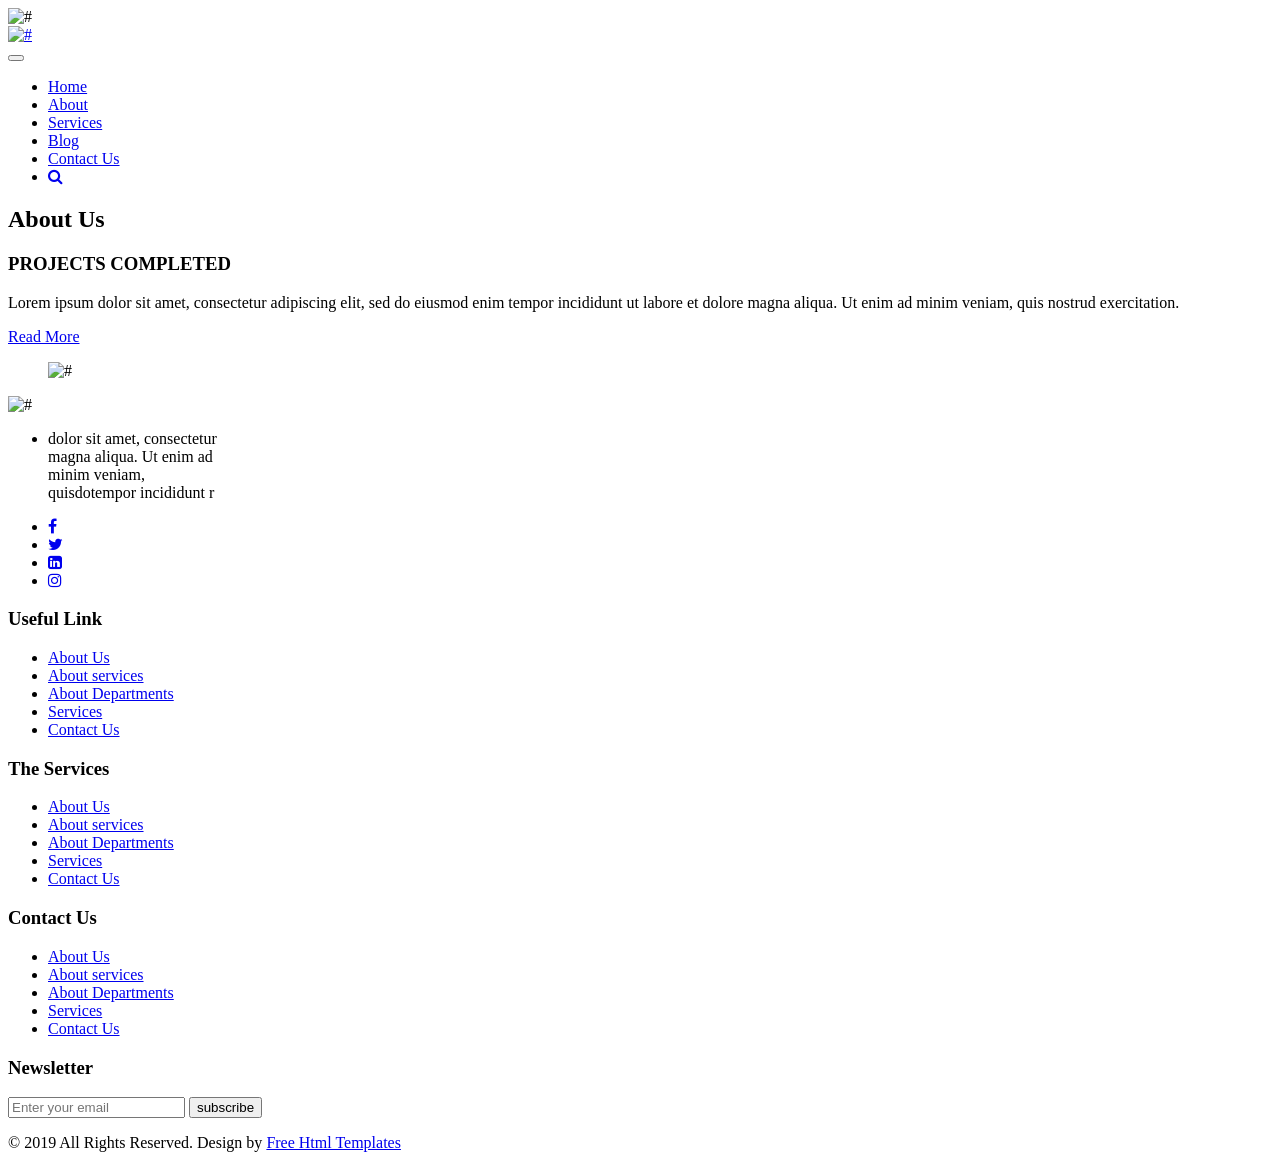
==== about.html @ c90eaae6 "Add files via upload" ====
<!DOCTYPE html>
<html lang="en">
   <head>
      <!-- basic -->
      <meta charset="utf-8">
      <meta http-equiv="X-UA-Compatible" content="IE=edge">
      <!-- mobile metas -->
      <meta name="viewport" content="width=device-width, initial-scale=1">
      <meta name="viewport" content="initial-scale=1, maximum-scale=1">
      <!-- site metas -->
      <title>selo</title>
      <meta name="keywords" content="">
      <meta name="description" content="">
      <meta name="author" content="">
      <!-- bootstrap css -->
      <link rel="stylesheet" href="css/bootstrap.min.css">
      <!-- style css -->
      <link rel="stylesheet" href="css/style.css">
      <!-- Responsive-->
      <link rel="stylesheet" href="css/responsive.css">
      <!-- fevicon -->
      <link rel="icon" href="images/fevicon.png" type="image/gif" />
      <!-- Scrollbar Custom CSS -->
      <link rel="stylesheet" href="css/jquery.mCustomScrollbar.min.css">
      <!-- Tweaks for older IEs-->
      <link rel="stylesheet" href="https://netdna.bootstrapcdn.com/font-awesome/4.0.3/css/font-awesome.css">
      <link rel="stylesheet" href="https://cdnjs.cloudflare.com/ajax/libs/fancybox/2.1.5/jquery.fancybox.min.css" media="screen">
      <!--[if lt IE 9]>
      <script src="https://oss.maxcdn.com/html5shiv/3.7.3/html5shiv.min.js"></script>
      <script src="https://oss.maxcdn.com/respond/1.4.2/respond.min.js"></script><![endif]-->
   </head>
   <!-- body -->
   <body class="main-layout inner_header about_page">
      <!-- loader  -->
      <div class="loader_bg">
         <div class="loader"><img src="images/loading.gif" alt="#" /></div>
      </div>
      <!-- end loader -->
      <!-- header -->
      <header>
         <!-- header inner -->
         <div class="header">
            <div class="container">
               <div class="row">
                  <div class="col-xl-3 col-lg-3 col-md-3 col-sm-3 col logo_section">
                     <div class="full">
                        <div class="center-desk">
                           <div class="logo">
                              <a href="index.html"><img src="images/logo.png" alt="#" /></a>
                           </div>
                        </div>
                     </div>
                  </div>
                  <div class="col-xl-9 col-lg-9 col-md-9 col-sm-9">
                     <nav class="navigation navbar navbar-expand-md navbar-dark ">
                        <button class="navbar-toggler" type="button" data-toggle="collapse" data-target="#navbarsExample04" aria-controls="navbarsExample04" aria-expanded="false" aria-label="Toggle navigation">
                        <span class="navbar-toggler-icon"></span>
                        </button>
                        <div class="collapse navbar-collapse" id="navbarsExample04">
                           <ul class="navbar-nav mr-auto">
                              <li class="nav-item ">
                                 <a class="nav-link" href="index.html">Home</a>
                              </li>
                              <li class="nav-item active">
                                 <a class="nav-link" href="about.html">About</a>
                              </li>
                              <li class="nav-item">
                                 <a class="nav-link" href="service.html">Services</a>
                              </li>
                              <li class="nav-item">
                                 <a class="nav-link" href="blog.html">Blog</a>
                              </li>
                              <li class="nav-item">
                                 <a class="nav-link" href="contact.html">Contact Us</a>
                              </li>
                              <li class="nav-item d_none">
                                 <a class="nav-link" href="#"><i class="fa fa-search" aria-hidden="true"></i></a>
                              </li>
                           </ul>
                        </div>
                     </nav>
                  </div>
               </div>
            </div>
         </div>
      </header>
      <!-- end header inner -->
      <!-- end header -->
     <div class="yellow_darkbg">
        <div class="container">
           <div class="row">
              <div class="col-md-12">
                 <div class="titlepage">
                  <h2>About Us</h2>
                 </div>
              </div>
           </div>
        </div>
     </div>


      <!-- team -->
      <div class="team">
         <div class="container">
            <div class="row d_flex">
              
               <div class="col-md-6">
                  <div class="titlepage">
                      <h3>PROJECTS COMPLETED</h3>
                     <p>Lorem ipsum dolor sit amet, consectetur adipiscing elit, sed do eiusmod enim tempor incididunt ut labore et dolore magna aliqua. Ut enim ad minim veniam, quis nostrud exercitation.</p>
                     <a class="read_more" href="#"> Read More</a>
                  </div>
               </div>
                <div class="col-md-5 offset-md-1">
                  <div class="team_img">
                     <figure><img src="images/sco.png" alt="#"/></figure>
                  </div>
               </div>
            </div>
         </div>
      </div>
         <!-- team -->
        
      <!--  footer -->
      <footer>
         <div class="footer">
            <div class="container">
               <div class="row">
                  <div class="col-xl-3 col-lg-3 col-md-6 col-sm-6">
                     <img class="logo1" src="images/logo1.png" alt="#"/>
                     <ul class="about_us">
                        <li>dolor sit amet, consectetur<br> magna aliqua. Ut enim ad <br>minim veniam, <br> quisdotempor incididunt r</li>
                     </ul>
                     <ul class="social_icon">
                        <li><a href="#"><i class="fa fa-facebook" aria-hidden="true"></i></a></li>
                        <li><a href="#"><i class="fa fa-twitter" aria-hidden="true"></i></a></li>
                        <li><a href="#"><i class="fa fa-linkedin-square" aria-hidden="true"></i></a></li>
                        <li><a href="#"><i class="fa fa-instagram" aria-hidden="true"></i></a></li>
                     </ul>
                  </div>
                  <div class="col-xl-3 col-lg-3 col-md-6 col-sm-6">
                     <h3>Useful Link</h3>
                     <ul class="link_menu">
                        <li><a href="#">About Us</a></li>
                        <li><a href="#">About services</a></li>
                        <li><a href="#">About Departments</a></li>
                        <li><a href="#">Services</a></li>
                        <li><a href="#">Contact Us</a></li>
                     </ul>
                  </div>
                  <div class="col-xl-3 col-lg-3 col-md-6 col-sm-6">
                     <h3>The Services</h3>
                     <ul class="link_menu">
                        <li><a href="#">About Us</a></li>
                        <li><a href="#">About services</a></li>
                        <li><a href="#">About Departments</a></li>
                        <li><a href="#">Services</a></li>
                        <li><a href="#">Contact Us</a></li>
                     </ul>
                  </div>
                  <div class="col-xl-3 col-lg-3 col-md-6 col-sm-6">
                     <h3>Contact Us</h3>
                     <ul class="link_menu">
                        <li><a href="#">About Us</a></li>
                        <li><a href="#">About services</a></li>
                        <li><a href="#">About Departments</a></li>
                        <li><a href="#">Services</a></li>
                        <li><a href="#">Contact Us</a></li>
                     </ul>
                  </div>
                  <div class="col-md-8 offset-md-4 ">
                     <form class="bottom_form">
                        <h3>Newsletter</h3>
                        <input class="enter" placeholder="Enter your email" type="text" name="Enter your email">
                        <button class="sub_btn">subscribe</button>
                     </form>
                  </div>
               </div>
            </div>
            <div class="copyright">
               <div class="container">
                  <div class="row">
                     <div class="col-md-10 offset-md-1">
                        <p>© 2019 All Rights Reserved. Design by <a href="https://html.design/"> Free Html Templates</a></p>
                     </div>
                  </div>
               </div>
            </div>
         </div>
      </footer>
      <!-- end footer -->
      <!-- Javascript files-->
      <script src="js/jquery.min.js"></script>
      <script src="js/popper.min.js"></script>
      <script src="js/bootstrap.bundle.min.js"></script>
      <script src="js/jquery-3.0.0.min.js"></script>
      <!-- sidebar -->
      <script src="js/jquery.mCustomScrollbar.concat.min.js"></script>
      <script src="js/custom.js"></script>
   </body>
</html>
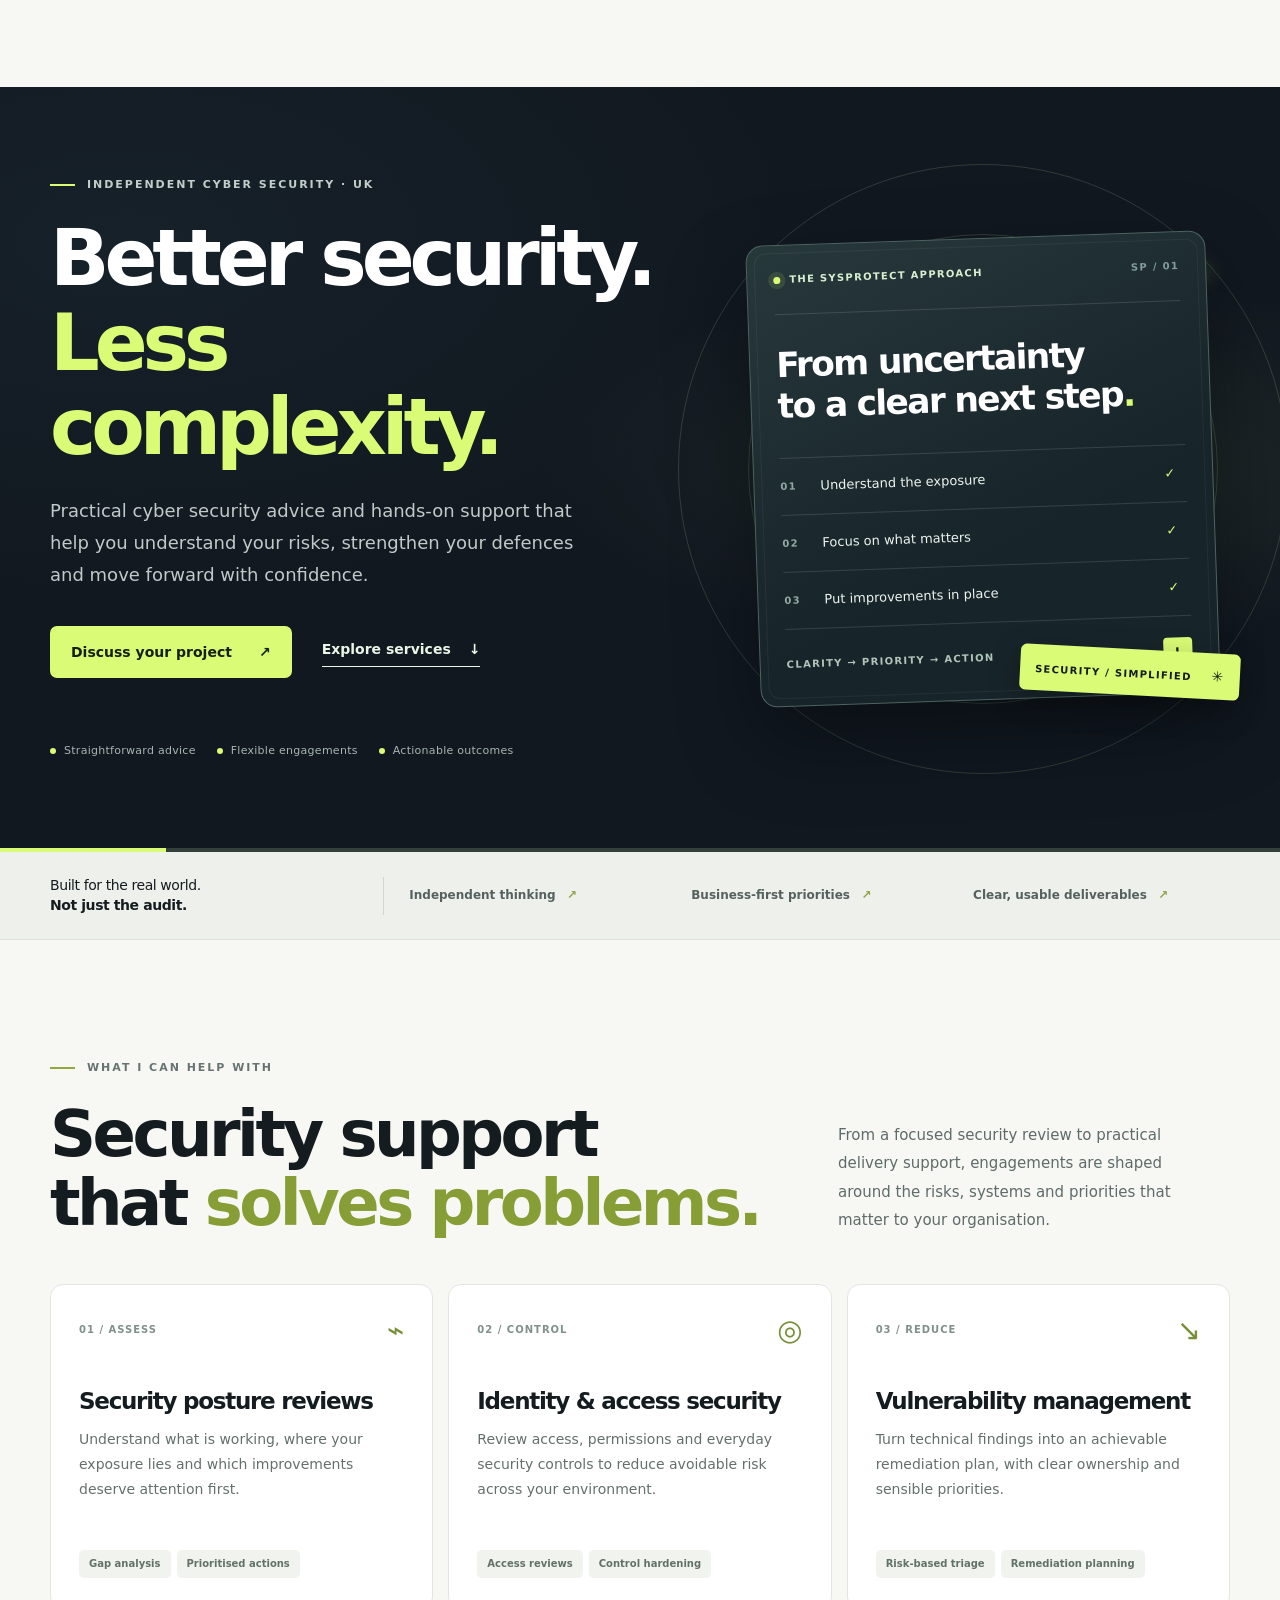
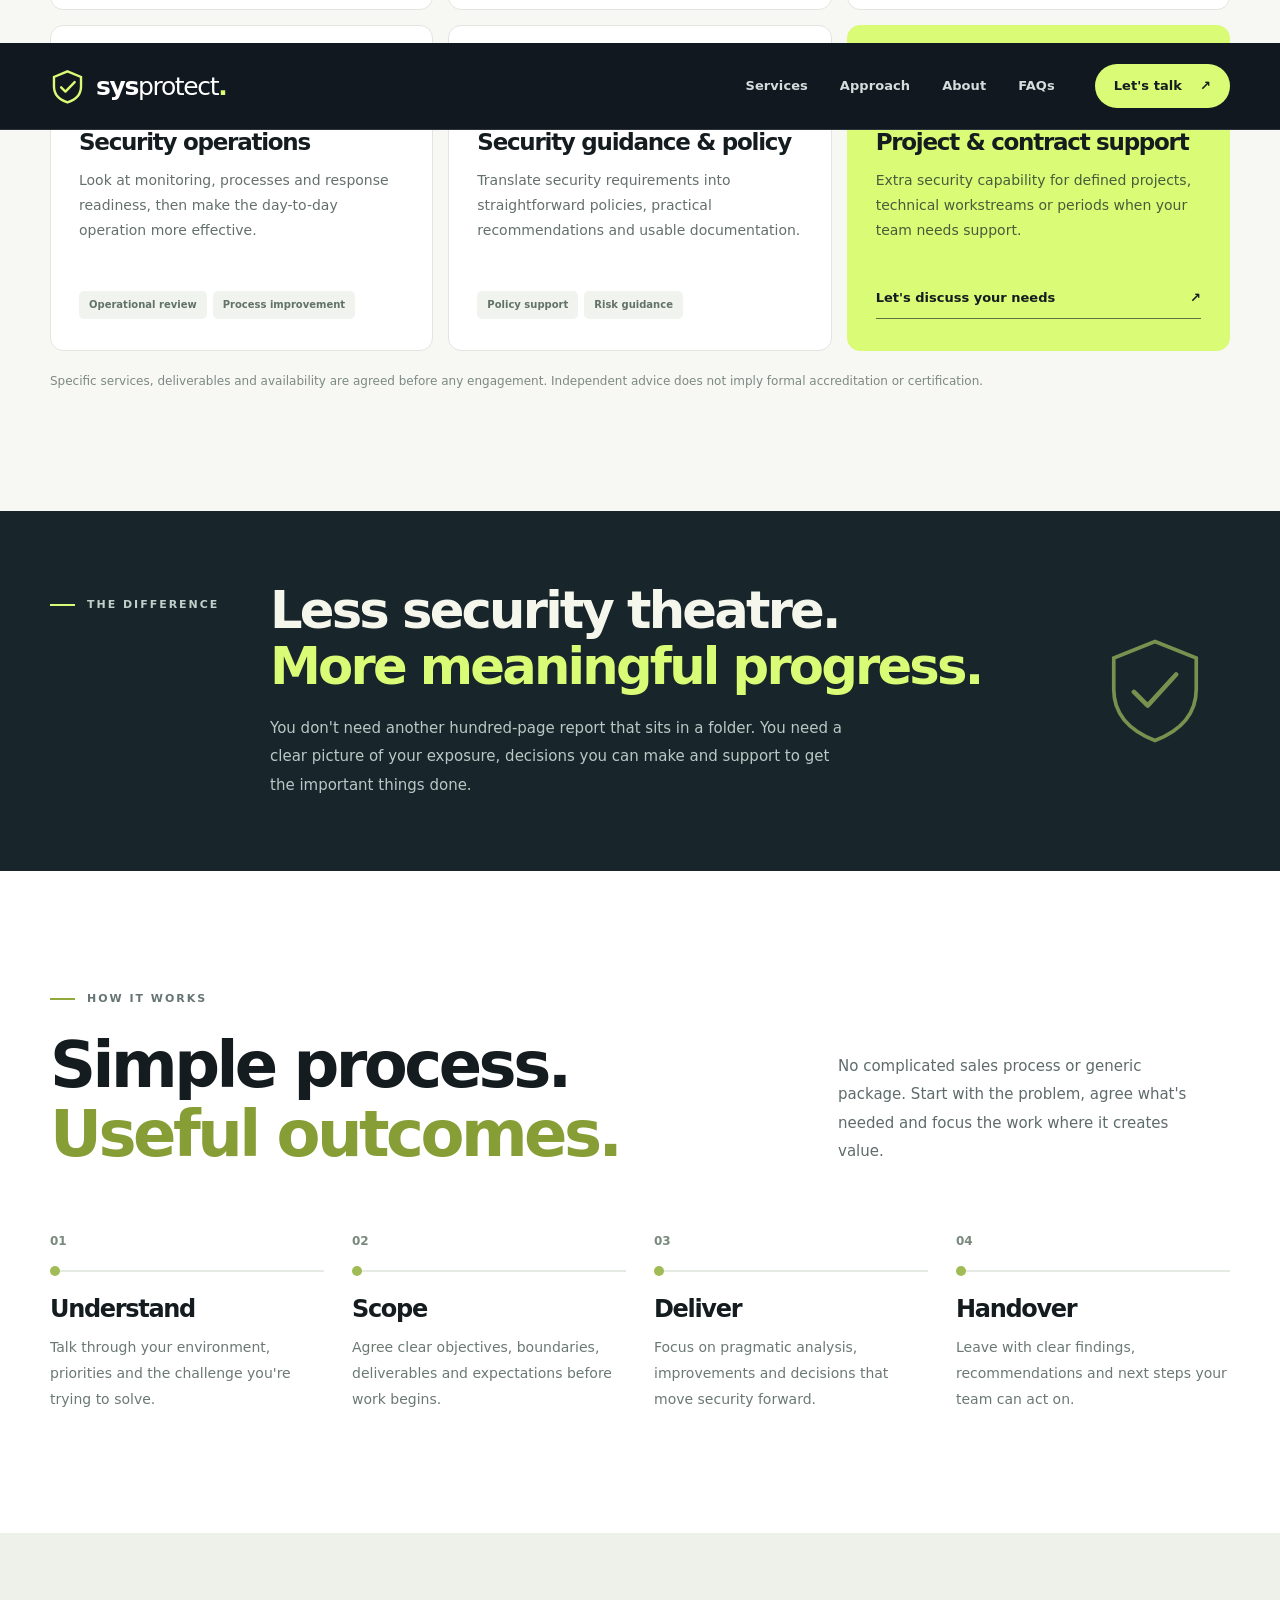
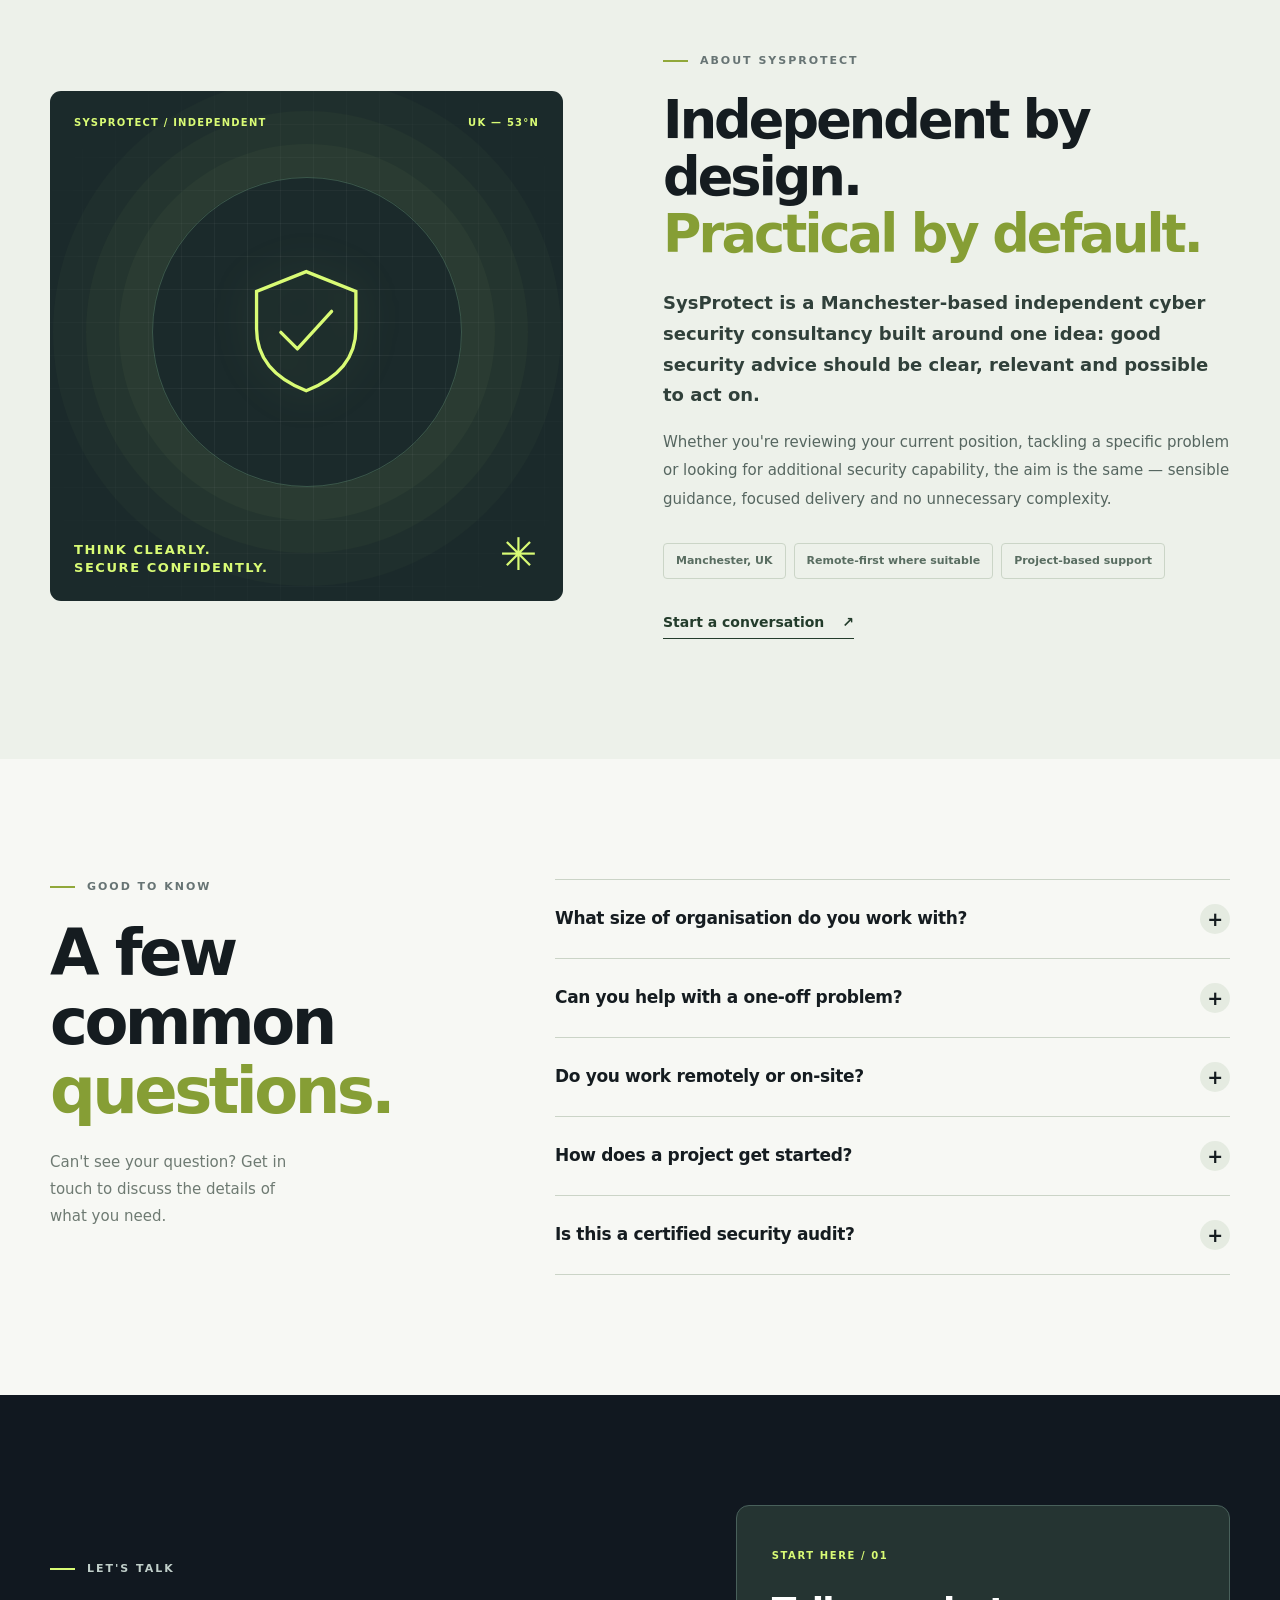
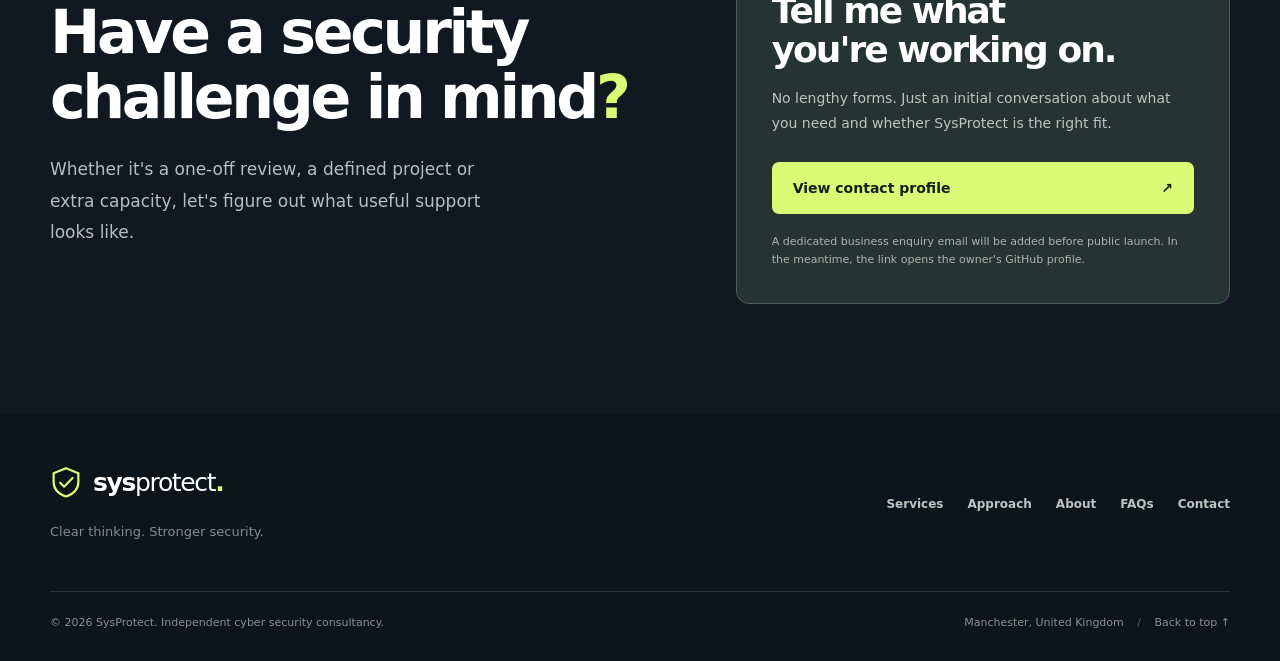
==== commit 97f95a26: "Rebuild SysProtect as a modern independent cyber security consultancy site" ====
--- a/about.html
+++ b/about.html
@@ -1,202 +1,2 @@
-<!DOCTYPE html>
-<html lang="en">
-   <head>
-      <!-- basic -->
-      <meta charset="utf-8">
-      <meta http-equiv="X-UA-Compatible" content="IE=edge">
-      <!-- mobile metas -->
-      <meta name="viewport" content="width=device-width, initial-scale=1">
-      <meta name="viewport" content="initial-scale=1, maximum-scale=1">
-      <!-- site metas -->
-      <title>selo</title>
-      <meta name="keywords" content="">
-      <meta name="description" content="">
-      <meta name="author" content="">
-      <!-- bootstrap css -->
-      <link rel="stylesheet" href="css/bootstrap.min.css">
-      <!-- style css -->
-      <link rel="stylesheet" href="css/style.css">
-      <!-- Responsive-->
-      <link rel="stylesheet" href="css/responsive.css">
-      <!-- fevicon -->
-      <link rel="icon" href="images/fevicon.png" type="image/gif" />
-      <!-- Scrollbar Custom CSS -->
-      <link rel="stylesheet" href="css/jquery.mCustomScrollbar.min.css">
-      <!-- Tweaks for older IEs-->
-      <link rel="stylesheet" href="https://netdna.bootstrapcdn.com/font-awesome/4.0.3/css/font-awesome.css">
-      <link rel="stylesheet" href="https://cdnjs.cloudflare.com/ajax/libs/fancybox/2.1.5/jquery.fancybox.min.css" media="screen">
-      <!--[if lt IE 9]>
-      <script src="https://oss.maxcdn.com/html5shiv/3.7.3/html5shiv.min.js"></script>
-      <script src="https://oss.maxcdn.com/respond/1.4.2/respond.min.js"></script><![endif]-->
-   </head>
-   <!-- body -->
-   <body class="main-layout inner_header about_page">
-      <!-- loader  -->
-      <div class="loader_bg">
-         <div class="loader"><img src="images/loading.gif" alt="#" /></div>
-      </div>
-      <!-- end loader -->
-      <!-- header -->
-      <header>
-         <!-- header inner -->
-         <div class="header">
-            <div class="container">
-               <div class="row">
-                  <div class="col-xl-3 col-lg-3 col-md-3 col-sm-3 col logo_section">
-                     <div class="full">
-                        <div class="center-desk">
-                           <div class="logo">
-                              <a href="index.html"><img src="images/logo.png" alt="#" /></a>
-                           </div>
-                        </div>
-                     </div>
-                  </div>
-                  <div class="col-xl-9 col-lg-9 col-md-9 col-sm-9">
-                     <nav class="navigation navbar navbar-expand-md navbar-dark ">
-                        <button class="navbar-toggler" type="button" data-toggle="collapse" data-target="#navbarsExample04" aria-controls="navbarsExample04" aria-expanded="false" aria-label="Toggle navigation">
-                        <span class="navbar-toggler-icon"></span>
-                        </button>
-                        <div class="collapse navbar-collapse" id="navbarsExample04">
-                           <ul class="navbar-nav mr-auto">
-                              <li class="nav-item ">
-                                 <a class="nav-link" href="index.html">Home</a>
-                              </li>
-                              <li class="nav-item active">
-                                 <a class="nav-link" href="about.html">About</a>
-                              </li>
-                              <li class="nav-item">
-                                 <a class="nav-link" href="service.html">Services</a>
-                              </li>
-                              <li class="nav-item">
-                                 <a class="nav-link" href="blog.html">Blog</a>
-                              </li>
-                              <li class="nav-item">
-                                 <a class="nav-link" href="contact.html">Contact Us</a>
-                              </li>
-                              <li class="nav-item d_none">
-                                 <a class="nav-link" href="#"><i class="fa fa-search" aria-hidden="true"></i></a>
-                              </li>
-                           </ul>
-                        </div>
-                     </nav>
-                  </div>
-               </div>
-            </div>
-         </div>
-      </header>
-      <!-- end header inner -->
-      <!-- end header -->
-     <div class="yellow_darkbg">
-        <div class="container">
-           <div class="row">
-              <div class="col-md-12">
-                 <div class="titlepage">
-                  <h2>About Us</h2>
-                 </div>
-              </div>
-           </div>
-        </div>
-     </div>
-
-
-      <!-- team -->
-      <div class="team">
-         <div class="container">
-            <div class="row d_flex">
-              
-               <div class="col-md-6">
-                  <div class="titlepage">
-                      <h3>PROJECTS COMPLETED</h3>
-                     <p>Lorem ipsum dolor sit amet, consectetur adipiscing elit, sed do eiusmod enim tempor incididunt ut labore et dolore magna aliqua. Ut enim ad minim veniam, quis nostrud exercitation.</p>
-                     <a class="read_more" href="#"> Read More</a>
-                  </div>
-               </div>
-                <div class="col-md-5 offset-md-1">
-                  <div class="team_img">
-                     <figure><img src="images/sco.png" alt="#"/></figure>
-                  </div>
-               </div>
-            </div>
-         </div>
-      </div>
-         <!-- team -->
-        
-      <!--  footer -->
-      <footer>
-         <div class="footer">
-            <div class="container">
-               <div class="row">
-                  <div class="col-xl-3 col-lg-3 col-md-6 col-sm-6">
-                     <img class="logo1" src="images/logo1.png" alt="#"/>
-                     <ul class="about_us">
-                        <li>dolor sit amet, consectetur<br> magna aliqua. Ut enim ad <br>minim veniam, <br> quisdotempor incididunt r</li>
-                     </ul>
-                     <ul class="social_icon">
-                        <li><a href="#"><i class="fa fa-facebook" aria-hidden="true"></i></a></li>
-                        <li><a href="#"><i class="fa fa-twitter" aria-hidden="true"></i></a></li>
-                        <li><a href="#"><i class="fa fa-linkedin-square" aria-hidden="true"></i></a></li>
-                        <li><a href="#"><i class="fa fa-instagram" aria-hidden="true"></i></a></li>
-                     </ul>
-                  </div>
-                  <div class="col-xl-3 col-lg-3 col-md-6 col-sm-6">
-                     <h3>Useful Link</h3>
-                     <ul class="link_menu">
-                        <li><a href="#">About Us</a></li>
-                        <li><a href="#">About services</a></li>
-                        <li><a href="#">About Departments</a></li>
-                        <li><a href="#">Services</a></li>
-                        <li><a href="#">Contact Us</a></li>
-                     </ul>
-                  </div>
-                  <div class="col-xl-3 col-lg-3 col-md-6 col-sm-6">
-                     <h3>The Services</h3>
-                     <ul class="link_menu">
-                        <li><a href="#">About Us</a></li>
-                        <li><a href="#">About services</a></li>
-                        <li><a href="#">About Departments</a></li>
-                        <li><a href="#">Services</a></li>
-                        <li><a href="#">Contact Us</a></li>
-                     </ul>
-                  </div>
-                  <div class="col-xl-3 col-lg-3 col-md-6 col-sm-6">
-                     <h3>Contact Us</h3>
-                     <ul class="link_menu">
-                        <li><a href="#">About Us</a></li>
-                        <li><a href="#">About services</a></li>
-                        <li><a href="#">About Departments</a></li>
-                        <li><a href="#">Services</a></li>
-                        <li><a href="#">Contact Us</a></li>
-                     </ul>
-                  </div>
-                  <div class="col-md-8 offset-md-4 ">
-                     <form class="bottom_form">
-                        <h3>Newsletter</h3>
-                        <input class="enter" placeholder="Enter your email" type="text" name="Enter your email">
-                        <button class="sub_btn">subscribe</button>
-                     </form>
-                  </div>
-               </div>
-            </div>
-            <div class="copyright">
-               <div class="container">
-                  <div class="row">
-                     <div class="col-md-10 offset-md-1">
-                        <p>© 2019 All Rights Reserved. Design by <a href="https://html.design/"> Free Html Templates</a></p>
-                     </div>
-                  </div>
-               </div>
-            </div>
-         </div>
-      </footer>
-      <!-- end footer -->
-      <!-- Javascript files-->
-      <script src="js/jquery.min.js"></script>
-      <script src="js/popper.min.js"></script>
-      <script src="js/bootstrap.bundle.min.js"></script>
-      <script src="js/jquery-3.0.0.min.js"></script>
-      <!-- sidebar -->
-      <script src="js/jquery.mCustomScrollbar.concat.min.js"></script>
-      <script src="js/custom.js"></script>
-   </body>
-</html>
-
+<!doctype html>
+<html lang="en-GB"><head><meta charset="utf-8"><meta name="viewport" content="width=device-width, initial-scale=1"><meta name="robots" content="noindex,follow"><meta http-equiv="refresh" content="0; url=./index.html#about"><title>About | SysProtect</title><link rel="icon" href="./favicon.svg" type="image/svg+xml"></head><body><p>This page has moved. <a href="./index.html#about">Continue to about on SysProtect</a>.</p></body></html>
